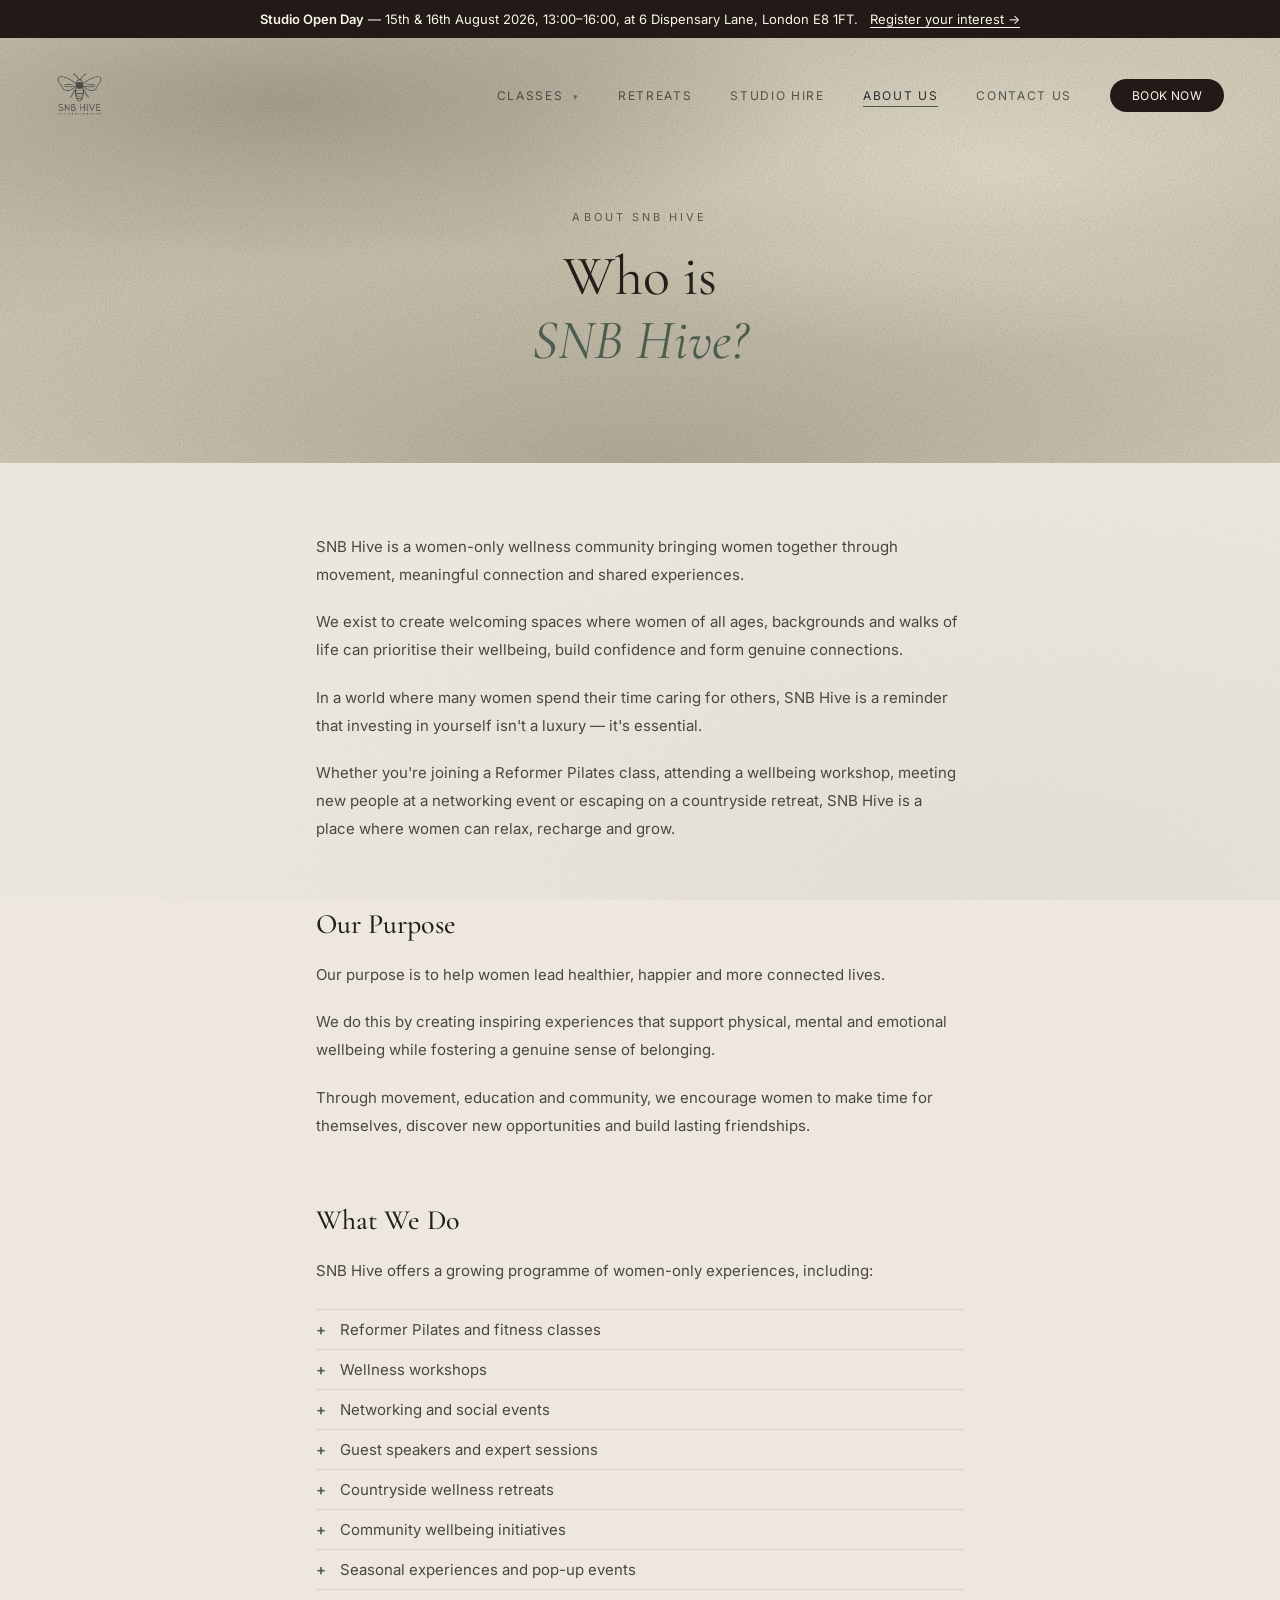
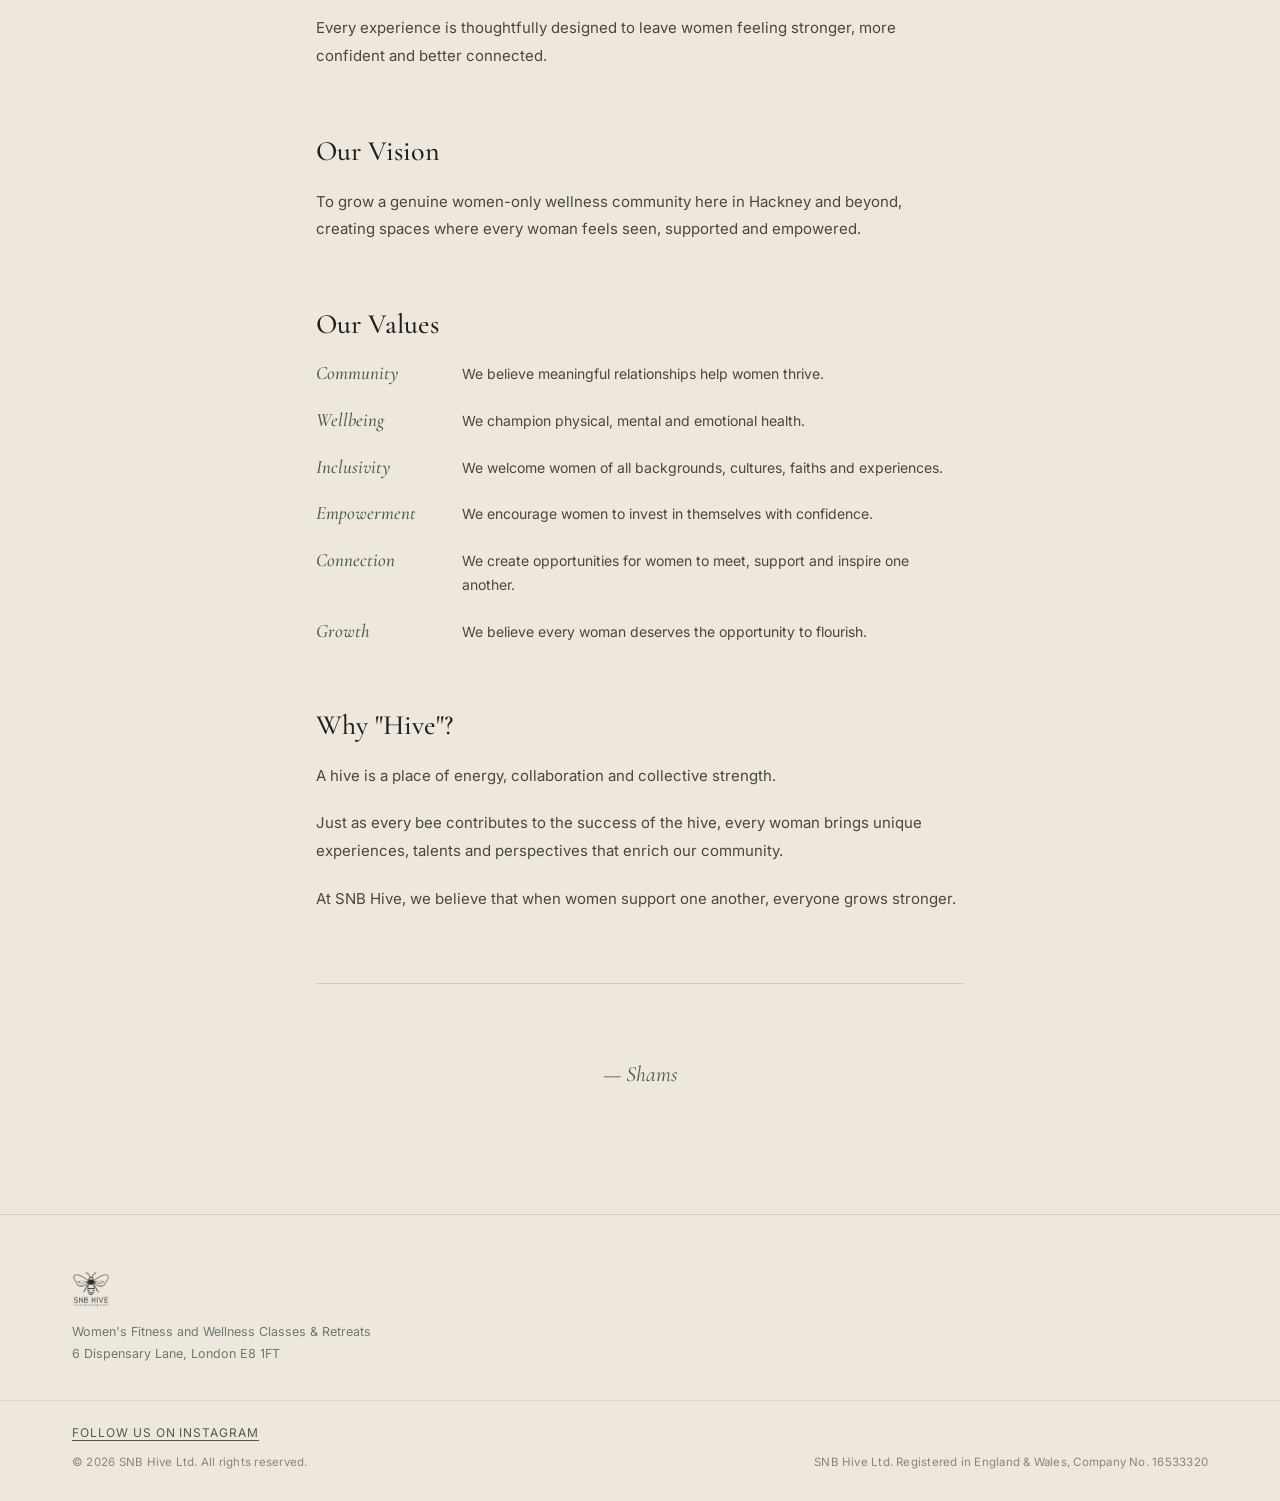
==== page-about.html @ 13646ee4 "button update" ====
<!DOCTYPE html>
<html lang="en">
<head>
<meta charset="UTF-8" />
<meta name="viewport" content="width=device-width, initial-scale=1.0" />
<title>SNB Hive — About Us</title>
<meta property="og:title" content="SNB Hive — About Us" />
<meta property="og:description" content="Who is SNB Hive? A women-only wellness community built on movement, connection, and belonging." />
<meta property="og:image" content="https://snbhive.com/hero-photo-candidate.jpg" />
<meta property="og:type" content="website" />
<meta property="og:url" content="https://snbhive.com/page-about.html" />
<meta name="twitter:card" content="summary_large_image" />
<meta name="description" content="Who is SNB Hive? A women-only wellness community built on movement, connection, and belonging." />
<link rel="preconnect" href="https://fonts.googleapis.com">
<link href="https://fonts.googleapis.com/css2?family=Cormorant+Garamond:ital,wght@0,400;0,500;1,400;1,500&family=Inter:wght@400;500&display=swap" rel="stylesheet">
<style>
  * { margin:0; padding:0; box-sizing:border-box; }

  body {
    font-family:'Inter',sans-serif; color:#2B2E2C;
    background-color:#EDE7DD;
    background-image:
      radial-gradient(ellipse 120% 80% at 30% 0%, rgba(255,252,244,0.4), transparent 60%),
      radial-gradient(ellipse 120% 90% at 80% 100%, rgba(60,64,58,0.05), transparent 60%),
      url("data:image/svg+xml,%3Csvg xmlns='http://www.w3.org/2000/svg' viewBox='0 0 240 240'%3E%3Cfilter id='n'%3E%3CfeTurbulence type='fractalNoise' baseFrequency='0.85' numOctaves='2' stitchTiles='stitch'/%3E%3CfeColorMatrix type='saturate' values='0'/%3E%3C/filter%3E%3Crect width='100%25' height='100%25' filter='url(%23n)' opacity='0.045'/%3E%3C/svg%3E");
    background-attachment:fixed;
  }
  .serif { font-family:'Cormorant Garamond',serif; }

  /* ── Open Day announcement banner ── */
  .openday-banner { position:relative; z-index:5; background:#211A16; color:#FBF6EA;
    padding:11px 24px; text-align:center; font-size:13px; }
  .openday-banner strong { font-weight:600; }
  .openday-banner a { color:#FBF6EA; text-decoration:underline; text-underline-offset:3px; margin-left:8px; }

  .page-header {
    position:relative; overflow:hidden;
    background-color:#CDC6B2;
    background-image:
      radial-gradient(ellipse 70% 60% at 22% 15%, rgba(139,132,116,0.55), transparent 60%),
      radial-gradient(ellipse 60% 70% at 78% 30%, rgba(242,237,221,0.6), transparent 65%),
      radial-gradient(ellipse 90% 70% at 50% 100%, rgba(120,114,98,0.4), transparent 70%),
      radial-gradient(ellipse 100% 60% at 50% 0%, rgba(168,160,141,0.3), transparent 60%),
      linear-gradient(180deg, #D3CCB9 0%, #C7BFAA 45%, #DAD3C1 100%);
  }
  .page-header::before {
    content:''; position:absolute; inset:0; opacity:0.34; mix-blend-mode:multiply;
    background-image:url("data:image/svg+xml,%3Csvg xmlns='http://www.w3.org/2000/svg' viewBox='0 0 300 300'%3E%3Cfilter id='n'%3E%3CfeTurbulence type='fractalNoise' baseFrequency='0.75' numOctaves='3' stitchTiles='stitch'/%3E%3CfeColorMatrix type='saturate' values='0'/%3E%3C/filter%3E%3Crect width='100%25' height='100%25' filter='url(%23n)'/%3E%3C/svg%3E");
  }

  .hero-nav { position:relative; z-index:30; display:flex; align-items:center; justify-content:space-between; padding:34px 56px; }
  .hero-nav .mark { display:flex; align-items:center; text-decoration:none; }
  .hero-nav .mark img { height:44px; width:auto; display:block; }
  .hero-nav ul { display:flex; gap:38px; list-style:none; align-items:center; }
  .hero-nav a { color:#2B2E2C; text-decoration:none; font-size:12px; letter-spacing:0.14em; text-transform:uppercase; opacity:0.75; }
  .hero-nav a.active { opacity:1; border-bottom:1px solid #4B5D4E; padding-bottom:3px; }
  .nav-cta { background:#211A16 !important; color:#FBF6EA !important; padding:9px 22px;
    border-radius:100px; opacity:1 !important; letter-spacing:0.03em !important; }

  .nav-dropdown { position:relative; }
  .nav-dropdown > a { cursor:pointer; }
  .nav-dropdown .caret { font-size:9px; margin-left:5px; opacity:0.7; }
  .dropdown-menu { position:absolute; top:100%; left:50%; transform:translateX(-50%); margin-top:14px;
    background:#fff; border-radius:10px; box-shadow:0 14px 34px rgba(60,50,30,0.16);
    min-width:200px; padding:8px; opacity:0; visibility:hidden; transform:translateX(-50%) translateY(-6px);
    transition:opacity 0.2s ease, transform 0.2s ease, visibility 0.2s; z-index:20; }
  .nav-dropdown:hover .dropdown-menu { opacity:1; visibility:visible; transform:translateX(-50%) translateY(0); }
  .dropdown-menu a { display:block; padding:9px 14px; font-size:12px; letter-spacing:0.08em; text-transform:uppercase;
    color:#2B2E2C; opacity:1; border-radius:6px; }
  .dropdown-menu a:hover { background:#F3EFE4; color:#4B5D4E; }

  .page-title { position:relative; z-index:3; padding:60px 56px 90px; text-align:center; }
  .page-title .eyebrow { font-size:11px; letter-spacing:0.28em; text-transform:uppercase; color:#5A5548; margin-bottom:20px; }
  .page-title h1 { font-family:'Cormorant Garamond',serif; font-weight:400; font-size:56px; line-height:1.15; color:#211F1A; }
  .page-title h1 i { font-style:italic; color:#4B5D4E; }

  .content-wrap { max-width:760px; margin:0 auto; padding:70px 56px 100px; }
  .content-wrap p { font-size:15px; line-height:1.85; color:#4A473C; margin-bottom:20px; }

  .section { margin-top:64px; }
  .section h2 { font-family:'Cormorant Garamond',serif; font-weight:500; font-size:28px; margin-bottom:20px; color:#211F1A; }

  .offer-list { list-style:none; margin:24px 0; }
  .offer-list li { font-size:15px; color:#4A473C; padding:10px 0 10px 24px; position:relative;
    border-bottom:1px solid rgba(43,46,44,0.1); }
  .offer-list li:first-child { border-top:1px solid rgba(43,46,44,0.1); }
  .offer-list li::before { content:'+'; position:absolute; left:0; color:#4B5D4E; font-weight:600; }

  .values-grid { display:grid; grid-template-columns:1fr; gap:22px; margin-top:8px; }
  .value-item { display:flex; gap:16px; align-items:baseline; }
  .value-item .name { font-family:'Cormorant Garamond',serif; font-style:italic; font-weight:500; font-size:19px;
    color:#4B5D4E; flex-shrink:0; min-width:130px; }
  .value-item p { margin:0; font-size:14px; color:#4A473C; line-height:1.7; }

  .signature { margin-top:70px; text-align:center; }
  .signature p { font-family:'Cormorant Garamond',serif; font-style:italic; font-size:22px; color:#4B5D4E; }

  .divider { height:1px; background:rgba(43,46,44,0.16); margin:70px 0 0; }

  .site-footer { border-top:1px solid rgba(43,46,44,0.14); }
  .footer-main { padding:56px 72px 36px; display:flex; justify-content:space-between;
    align-items:flex-start; gap:40px; flex-wrap:wrap; }
  .footer-brand img { height:36px; width:auto; display:block; margin-bottom:14px; }
  .footer-brand p { font-size:12.5px; color:#6E7A6F; line-height:1.7; }
  .footer-social a { font-size:12px; letter-spacing:0.08em; text-transform:uppercase; color:#4B5D4E;
    text-decoration:underline; text-underline-offset:3px; }
  .footer-bottom { padding:20px 72px 32px; border-top:1px solid rgba(43,46,44,0.08); }
  .footer-bottom .footer-social { margin-bottom:14px; text-align:left; }
  .footer-legal { display:flex; justify-content:space-between; flex-wrap:wrap; gap:8px; }
  .footer-legal p { font-size:11.5px; color:#8A8677; letter-spacing:0.02em; }

  @media (max-width: 700px) {
    .footer-main, .footer-bottom { padding-left:24px; padding-right:24px; }
  }

  @media (max-width: 700px) {
    .page-title h1 { font-size:38px; }
    .value-item { flex-direction:column; gap:4px; }
    .value-item .name { min-width:0; }
  }
  /* ── Mobile nav ── */
  .mobile-toggle { display:none; background:none; border:none; cursor:pointer; padding:6px; z-index:30; position:relative; }
  .mobile-toggle span { display:block; width:22px; height:2px; background:#2B2E2C; margin:5px 0;
    transition:transform 0.25s ease, opacity 0.25s ease; }
  .mobile-toggle.open span:nth-child(1) { transform:translateY(7px) rotate(45deg); }
  .mobile-toggle.open span:nth-child(2) { opacity:0; }
  .mobile-toggle.open span:nth-child(3) { transform:translateY(-7px) rotate(-45deg); }

  .nav-overlay { position:fixed; inset:0; background:rgba(20,18,14,0.4); z-index:15;
    opacity:0; visibility:hidden; transition:opacity 0.25s ease, visibility 0.25s ease; }
  .nav-overlay.show { opacity:1; visibility:visible; }

  @media (max-width: 880px) {
    .mobile-toggle { display:block; }
    .hero-nav ul {
      position:fixed; top:0; right:0; height:100vh; width:80%; max-width:320px;
      background:#FBF6EA; flex-direction:column; align-items:flex-start; justify-content:flex-start;
      padding:100px 32px 40px; gap:6px; box-shadow:-10px 0 34px rgba(0,0,0,0.16);
      transform:translateX(100%); transition:transform 0.3s ease; z-index:20; overflow-y:auto;
    }
    .hero-nav ul.open { transform:translateX(0); }
    .hero-nav ul li { width:100%; }
    .hero-nav ul a { display:block; padding:12px 0; font-size:13px; opacity:0.85; }
    .hero-nav .nav-cta { display:inline-flex !important; align-items:center; justify-content:center;
      padding:13px 28px !important; margin-top:14px; font-size:13px !important; width:auto; }
    .nav-dropdown .dropdown-menu {
      position:static !important; left:auto !important; top:auto !important; transform:none !important;
      box-shadow:none !important; background:transparent !important; border-radius:0 !important;
      width:100% !important; min-width:0 !important; margin:0 !important; padding:0 !important;
      opacity:1 !important; visibility:visible !important;
      max-height:0; overflow:hidden; transition:max-height 0.25s ease;
    }
    .nav-dropdown.mobile-open .dropdown-menu {
      max-height:300px !important; padding:4px 0 6px 14px !important; margin-top:2px !important;
    }
    .nav-dropdown .caret { transition:transform 0.2s ease; }
    .nav-dropdown.mobile-open .caret { transform:rotate(180deg); }
  }
</style>
</head>
<body>

<div class="openday-banner">
  <strong>Studio Open Day</strong> — 15th &amp; 16th August 2026, 13:00–16:00, at 6 Dispensary Lane, London E8 1FT.
  <a href="page-open-day-register.html">Register your interest &rarr;</a>
</div>

<header class="page-header">
  <nav class="hero-nav">
    <a class="mark" href="index.html"><img src="logo-nav.png" alt="SNB Hive"/></a>
    <ul>
      <li class="nav-dropdown">
        <a>Classes <span class="caret">&#9662;</span></a>
        <div class="dropdown-menu">
          <a href="page-class-boxing.html">Boxing</a>
          <a href="page-class-pilates.html">Reformer Pilates</a>
          <a href="page-class-somatic.html">Somatic</a>
          <a href="page-class-strength.html">Strength &amp; Conditioning</a>
          <a href="page-class-zumba.html">Zumba</a>
        </div>
      </li>
      <li><a href="page-retreats.html">Retreats</a></li>
      <li><a href="page-studio-hire.html">Studio hire</a></li>
      <li><a href="page-about.html" class="active">About us</a></li>
      <li><a href="page-contact.html">Contact us</a></li>
      <li><a href="https://app.snbhive.com" class="nav-cta">Book Now</a></li>
    </ul>
    <div class="nav-overlay" id="navOverlay"></div>
    <button class="mobile-toggle" id="mobileToggle" aria-label="Menu"><span></span><span></span><span></span></button>
  </nav>


  <div class="page-title">
    <div class="eyebrow">About SNB Hive</div>
    <h1>Who is<br/><i>SNB Hive?</i></h1>
  </div>
</header>

<div class="content-wrap">
  <p>SNB Hive is a women-only wellness community bringing women together through movement, meaningful
  connection and shared experiences.</p>
  <p>We exist to create welcoming spaces where women of all ages, backgrounds and walks of life can
  prioritise their wellbeing, build confidence and form genuine connections.</p>
  <p>In a world where many women spend their time caring for others, SNB Hive is a reminder that
  investing in yourself isn't a luxury — it's essential.</p>
  <p>Whether you're joining a Reformer Pilates class, attending a wellbeing workshop, meeting new
  people at a networking event or escaping on a countryside retreat, SNB Hive is a place where women
  can relax, recharge and grow.</p>

  <div class="section">
    <h2>Our Purpose</h2>
    <p>Our purpose is to help women lead healthier, happier and more connected lives.</p>
    <p>We do this by creating inspiring experiences that support physical, mental and emotional
    wellbeing while fostering a genuine sense of belonging.</p>
    <p>Through movement, education and community, we encourage women to make time for themselves,
    discover new opportunities and build lasting friendships.</p>
  </div>

  <div class="section">
    <h2>What We Do</h2>
    <p>SNB Hive offers a growing programme of women-only experiences, including:</p>
    <ul class="offer-list">
      <li>Reformer Pilates and fitness classes</li>
      <li>Wellness workshops</li>
      <li>Networking and social events</li>
      <li>Guest speakers and expert sessions</li>
      <li>Countryside wellness retreats</li>
      <li>Community wellbeing initiatives</li>
      <li>Seasonal experiences and pop-up events</li>
    </ul>
    <p>Every experience is thoughtfully designed to leave women feeling stronger, more confident and
    better connected.</p>
  </div>

  <div class="section">
    <h2>Our Vision</h2>
    <p>To grow a genuine women-only wellness community here in Hackney and beyond, creating spaces
    where every woman feels seen, supported and empowered.</p>
  </div>

  <div class="section">
    <h2>Our Values</h2>
    <div class="values-grid">
      <div class="value-item"><span class="name">Community</span><p>We believe meaningful relationships help women thrive.</p></div>
      <div class="value-item"><span class="name">Wellbeing</span><p>We champion physical, mental and emotional health.</p></div>
      <div class="value-item"><span class="name">Inclusivity</span><p>We welcome women of all backgrounds, cultures, faiths and experiences.</p></div>
      <div class="value-item"><span class="name">Empowerment</span><p>We encourage women to invest in themselves with confidence.</p></div>
      <div class="value-item"><span class="name">Connection</span><p>We create opportunities for women to meet, support and inspire one another.</p></div>
      <div class="value-item"><span class="name">Growth</span><p>We believe every woman deserves the opportunity to flourish.</p></div>
    </div>
  </div>

  <div class="section">
    <h2>Why "Hive"?</h2>
    <p>A hive is a place of energy, collaboration and collective strength.</p>
    <p>Just as every bee contributes to the success of the hive, every woman brings unique experiences,
    talents and perspectives that enrich our community.</p>
    <p>At SNB Hive, we believe that when women support one another, everyone grows stronger.</p>
  </div>

  <div class="divider"></div>

  <div class="signature">
    <p>— Shams</p>
  </div>
</div>

<footer class="site-footer">
  <div class="footer-main">
    <div class="footer-brand">
      <img src="logo-nav.png" alt="SNB Hive"/>
      <p>Women's Fitness and Wellness Classes &amp; Retreats<br/>6 Dispensary Lane, London E8 1FT</p>
    </div>
  </div>
  <div class="footer-bottom">
    <div class="footer-social">
      <a href="https://www.instagram.com/snbhive?igsh=ODBrM2l6dDdyZnp0&utm_source=qr" target="_blank" rel="noopener">Follow us on Instagram</a>
    </div>
    <div class="footer-legal">
      <p>&copy; 2026 SNB Hive Ltd. All rights reserved.</p>
      <p>SNB Hive Ltd. Registered in England &amp; Wales, Company No. 16533320</p>
    </div>
  </div>
</footer>

<script>
  (function() {
    var toggle = document.getElementById('mobileToggle');
    var menu = document.querySelector('.hero-nav ul');
    var overlay = document.getElementById('navOverlay');
    if (!toggle || !menu) return;

    function closeMenu() {
      toggle.classList.remove('open');
      menu.classList.remove('open');
      if (overlay) overlay.classList.remove('show');
    }
    function openMenu() {
      toggle.classList.add('open');
      menu.classList.add('open');
      if (overlay) overlay.classList.add('show');
    }
    toggle.addEventListener('click', function() {
      menu.classList.contains('open') ? closeMenu() : openMenu();
    });
    if (overlay) overlay.addEventListener('click', closeMenu);

    var dropdownLink = document.querySelector('.nav-dropdown > a');
    var dropdownParent = document.querySelector('.nav-dropdown');
    if (dropdownLink && dropdownParent) {
      dropdownLink.addEventListener('click', function(e) {
        if (window.innerWidth <= 880) {
          e.preventDefault();
          dropdownParent.classList.toggle('mobile-open');
        }
      });
    }
  })();
</script>
</body>
</html>
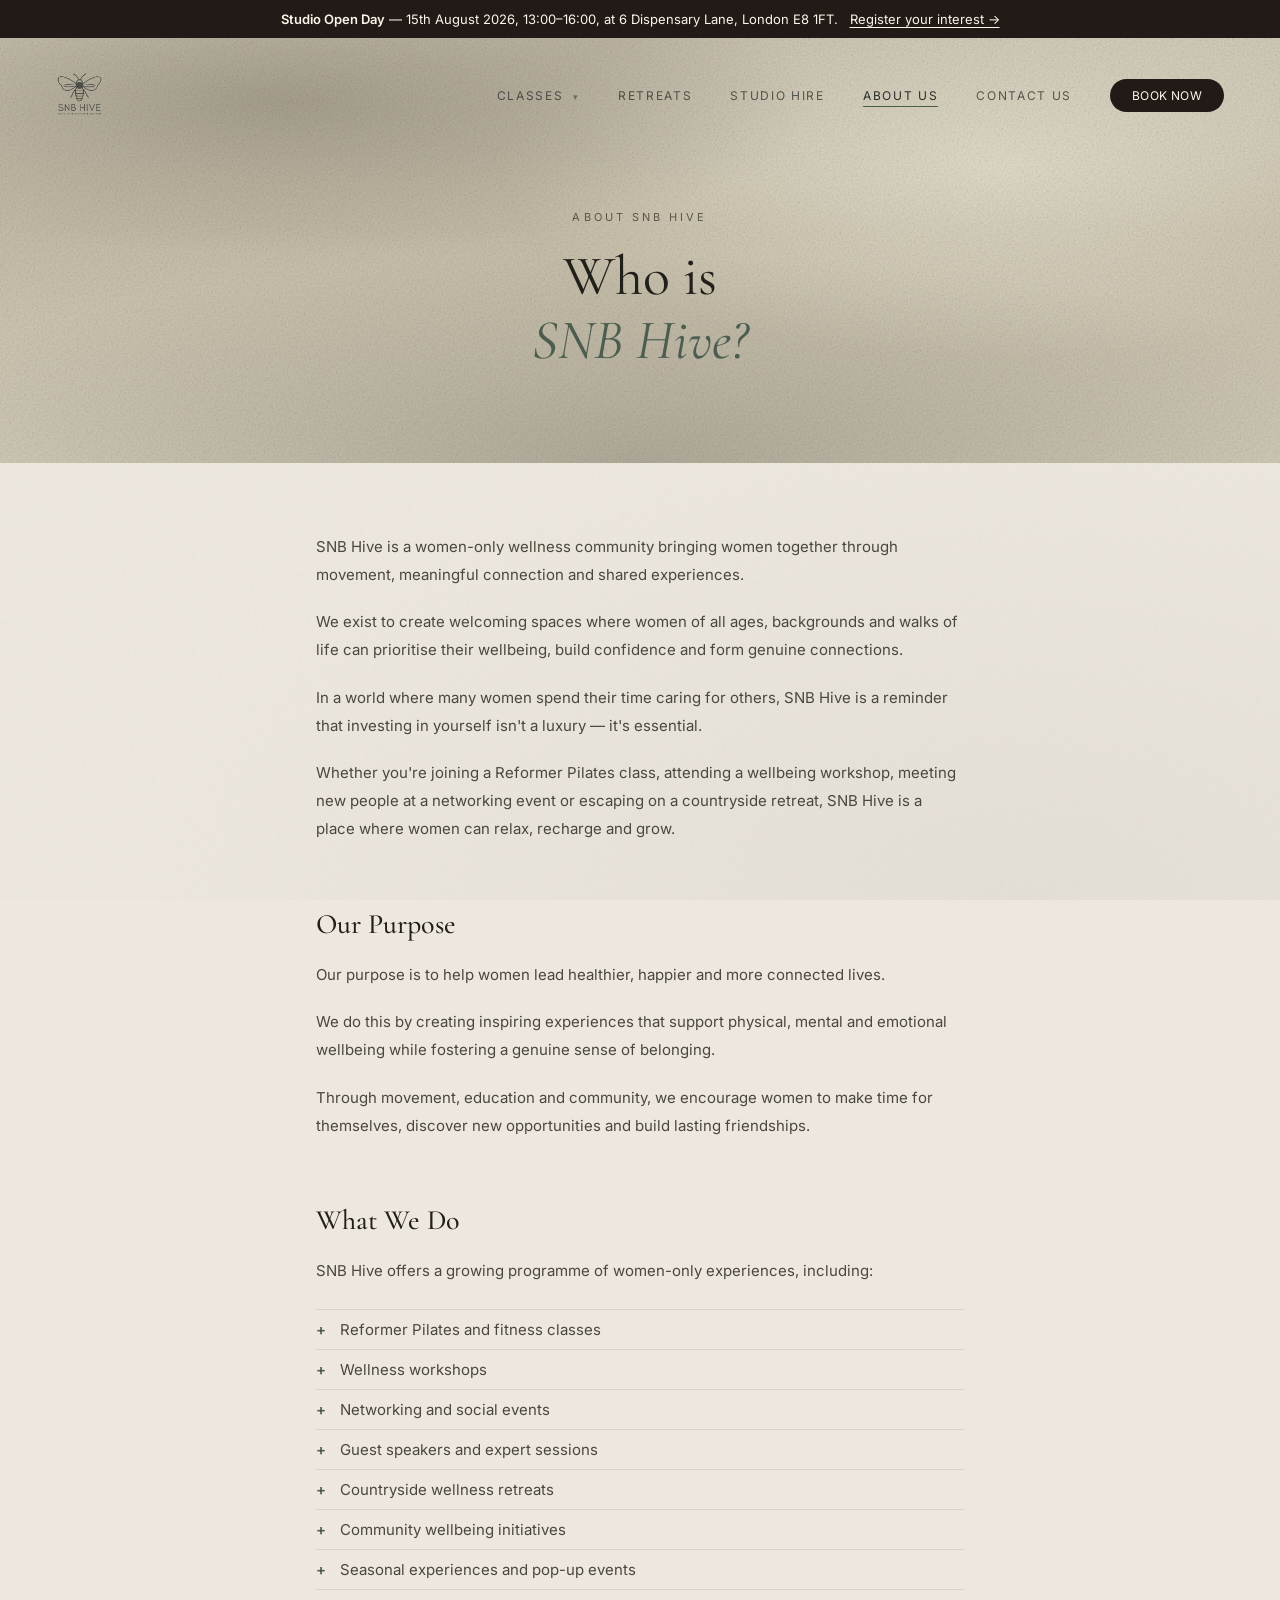
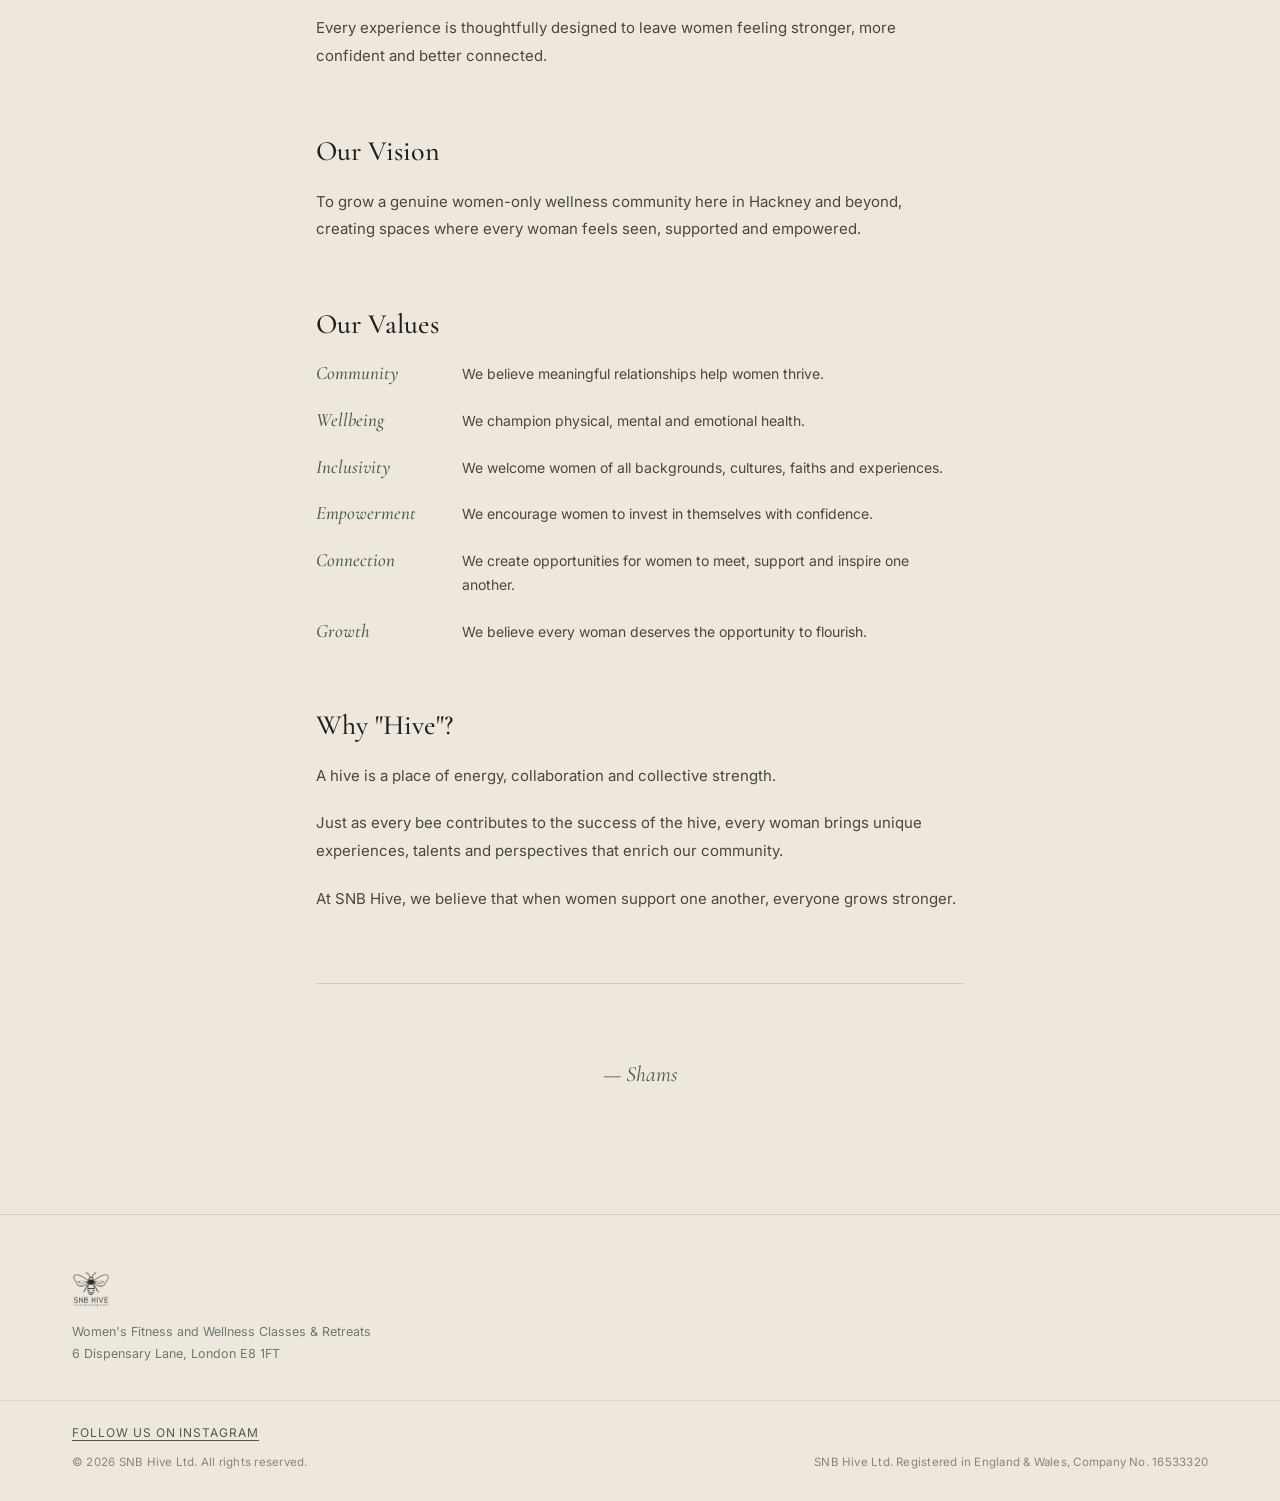
==== commit cb6b349d: "Final Update" ====
--- a/page-about.html
+++ b/page-about.html
@@ -161,7 +161,7 @@
 <body>
 
 <div class="openday-banner">
-  <strong>Studio Open Day</strong> — 15th &amp; 16th August 2026, 13:00–16:00, at 6 Dispensary Lane, London E8 1FT.
+  <strong>Studio Open Day</strong> — 15th August 2026, 13:00–16:00, at 6 Dispensary Lane, London E8 1FT.
   <a href="page-open-day-register.html">Register your interest &rarr;</a>
 </div>
 
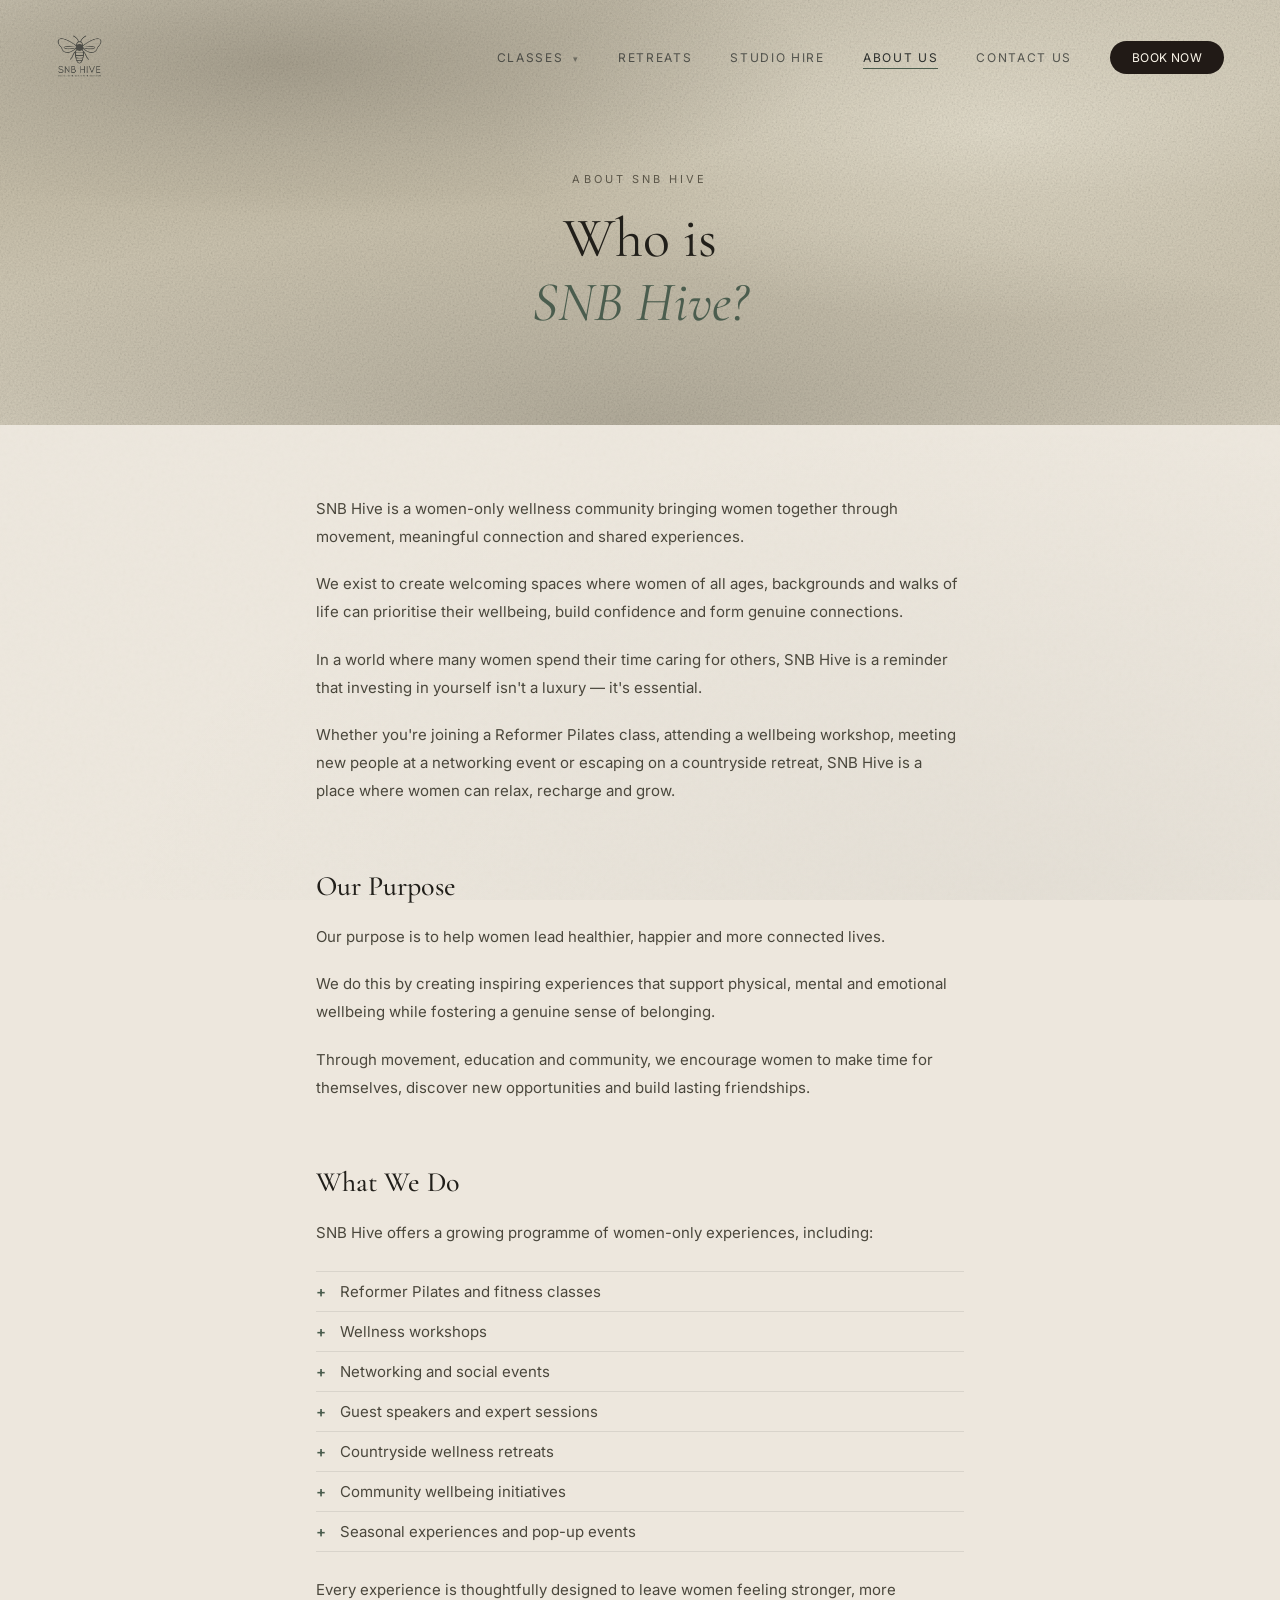
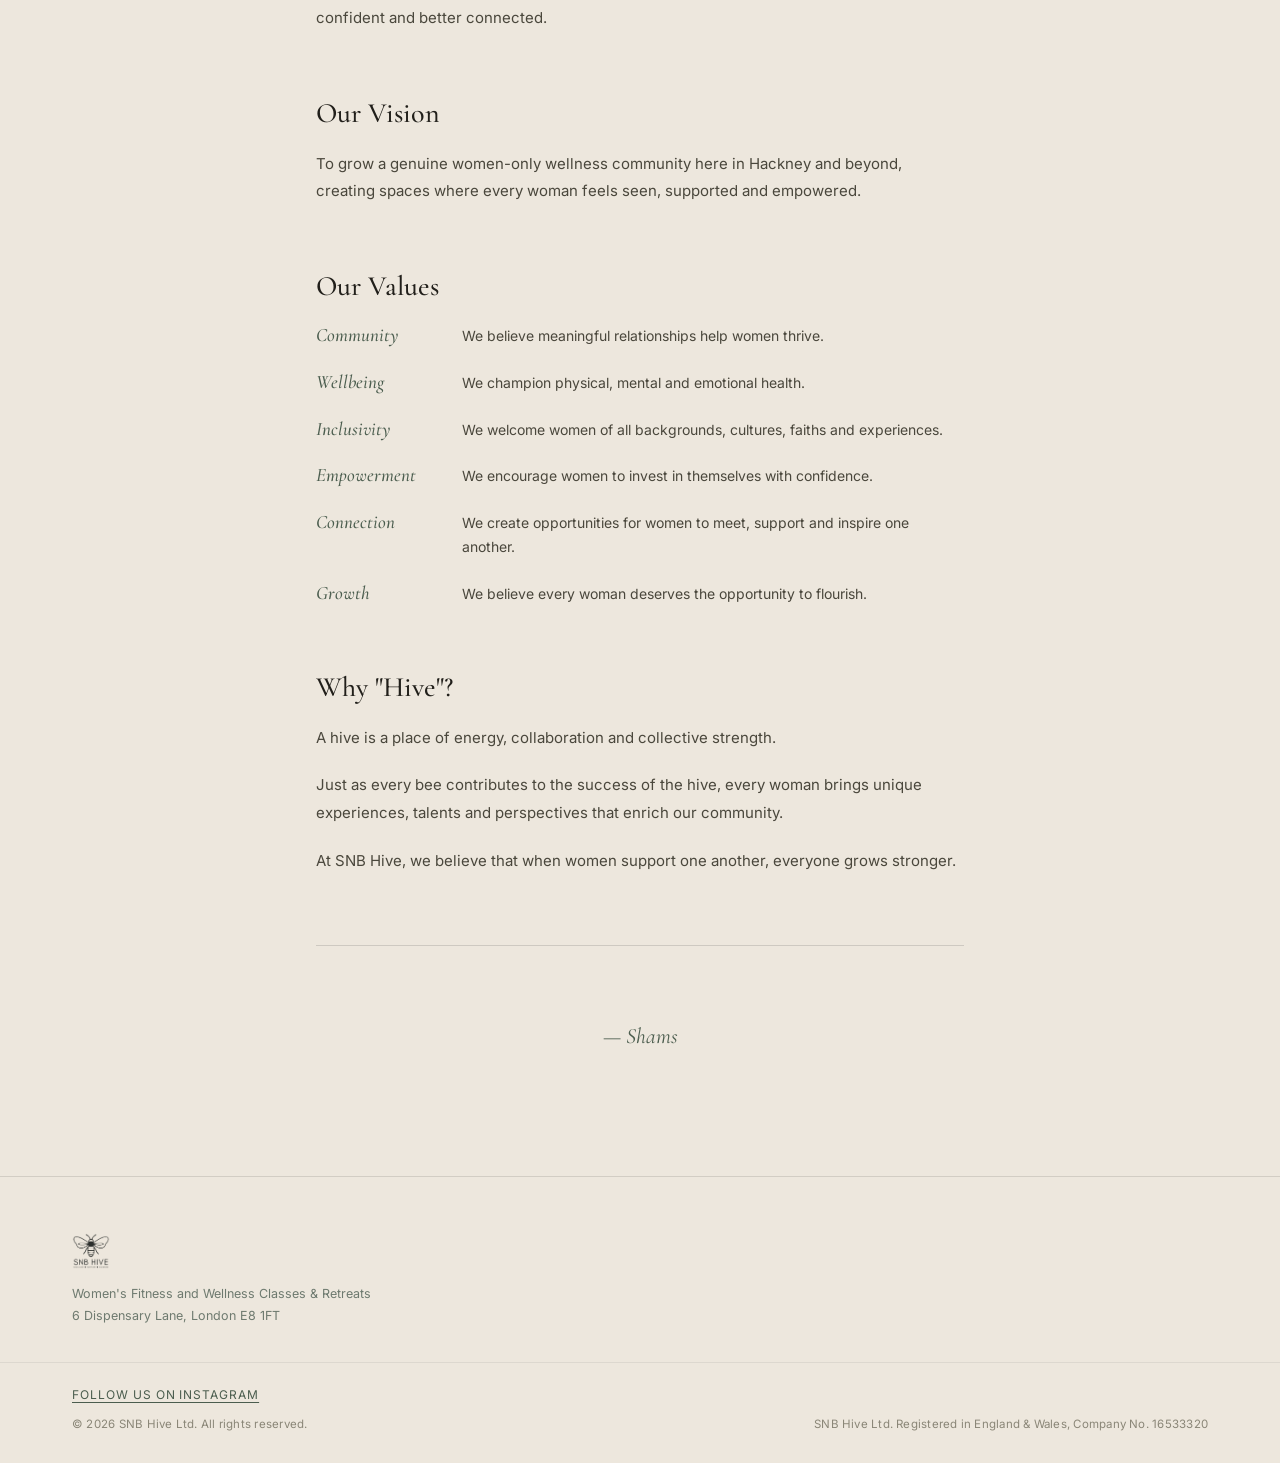
==== commit 5b57e2d2: "Open Day removal" ====
--- a/page-about.html
+++ b/page-about.html
@@ -27,12 +27,6 @@
   }
   .serif { font-family:'Cormorant Garamond',serif; }
 
-  /* ── Open Day announcement banner ── */
-  .openday-banner { position:relative; z-index:5; background:#211A16; color:#FBF6EA;
-    padding:11px 24px; text-align:center; font-size:13px; }
-  .openday-banner strong { font-weight:600; }
-  .openday-banner a { color:#FBF6EA; text-decoration:underline; text-underline-offset:3px; margin-left:8px; }
-
   .page-header {
     position:relative; overflow:hidden;
     background-color:#CDC6B2;
@@ -159,11 +153,6 @@
 </style>
 </head>
 <body>
-
-<div class="openday-banner">
-  <strong>Studio Open Day</strong> — 15th August 2026, 13:00–16:00, at 6 Dispensary Lane, London E8 1FT.
-  <a href="page-open-day-register.html">Register your interest &rarr;</a>
-</div>
 
 <header class="page-header">
   <nav class="hero-nav">
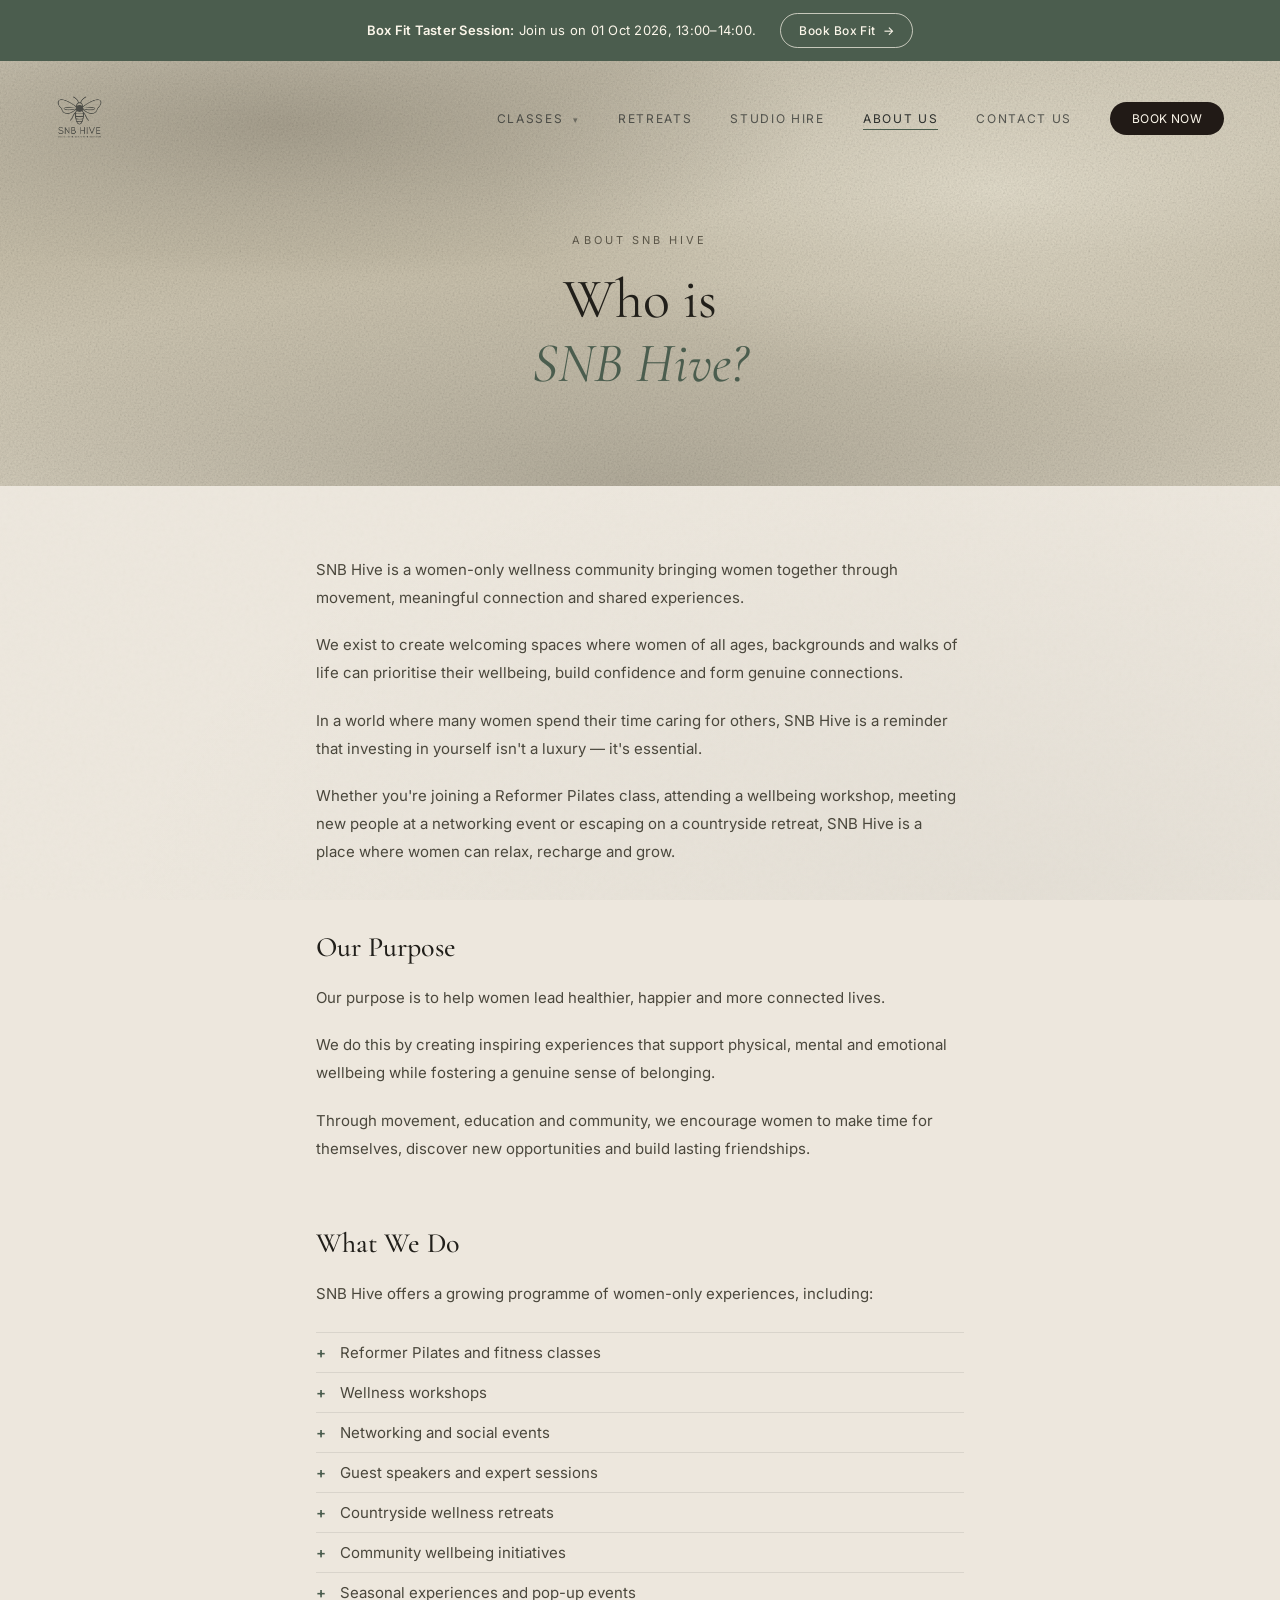
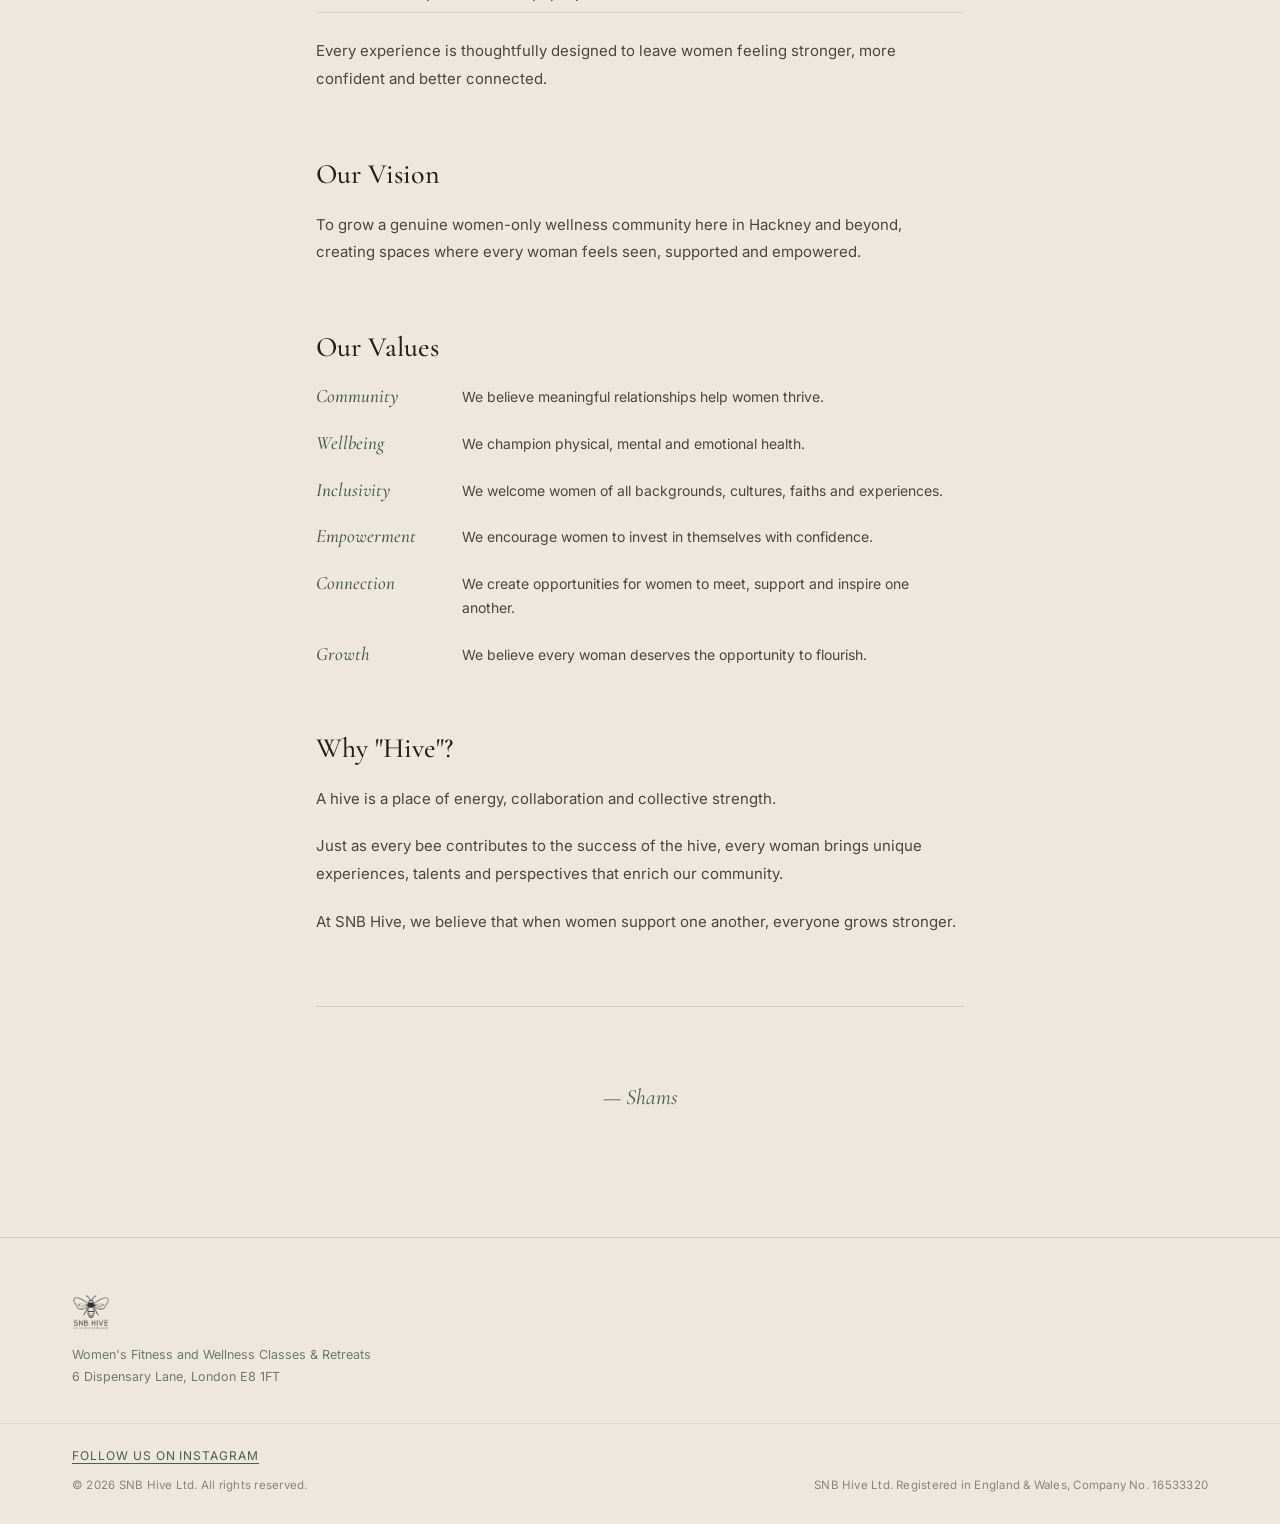
==== commit f26d0196: "Add Box Fit session time to sitewide banner" ====
--- a/page-about.html
+++ b/page-about.html
@@ -150,9 +150,35 @@
     .nav-dropdown .caret { transition:transform 0.2s ease; }
     .nav-dropdown.mobile-open .caret { transform:rotate(180deg); }
   }
+
+
+  /* ── Site-wide Box Fit taster session announcement ── */
+  .taster-banner {
+    position:relative; z-index:40; display:flex; align-items:center; justify-content:center;
+    gap:24px; padding:13px 24px; background:#4B5D4E; color:#FBF6EA; text-align:center;
+  }
+  .taster-banner p { margin:0; font-size:13px; line-height:1.5; letter-spacing:0.02em; }
+  .taster-banner strong { font-weight:600; }
+  .taster-banner a {
+    flex-shrink:0; display:inline-flex; align-items:center; gap:7px; padding:9px 18px;
+    border:1px solid rgba(251,246,234,0.7); border-radius:100px; color:#FBF6EA;
+    font-size:12px; font-weight:500; letter-spacing:0.04em; text-decoration:none;
+    transition:background 0.2s ease, color 0.2s ease;
+  }
+  .taster-banner a:hover, .taster-banner a:focus-visible { background:#FBF6EA; color:#344339; }
+  @media (max-width: 600px) {
+    .taster-banner { flex-direction:column; gap:9px; padding:12px 18px; }
+    .taster-banner a { padding:7px 16px; }
+  }
 </style>
 </head>
 <body>
+
+<aside class="taster-banner" aria-label="Box Fit taster session">
+  <p><strong>Box Fit Taster Session:</strong> Join us on 01 Oct 2026, 13:00&ndash;14:00.</p>
+  <a href="https://app.snbhive.com">Book Box Fit <span aria-hidden="true">&rarr;</span></a>
+</aside>
+
 
 <header class="page-header">
   <nav class="hero-nav">
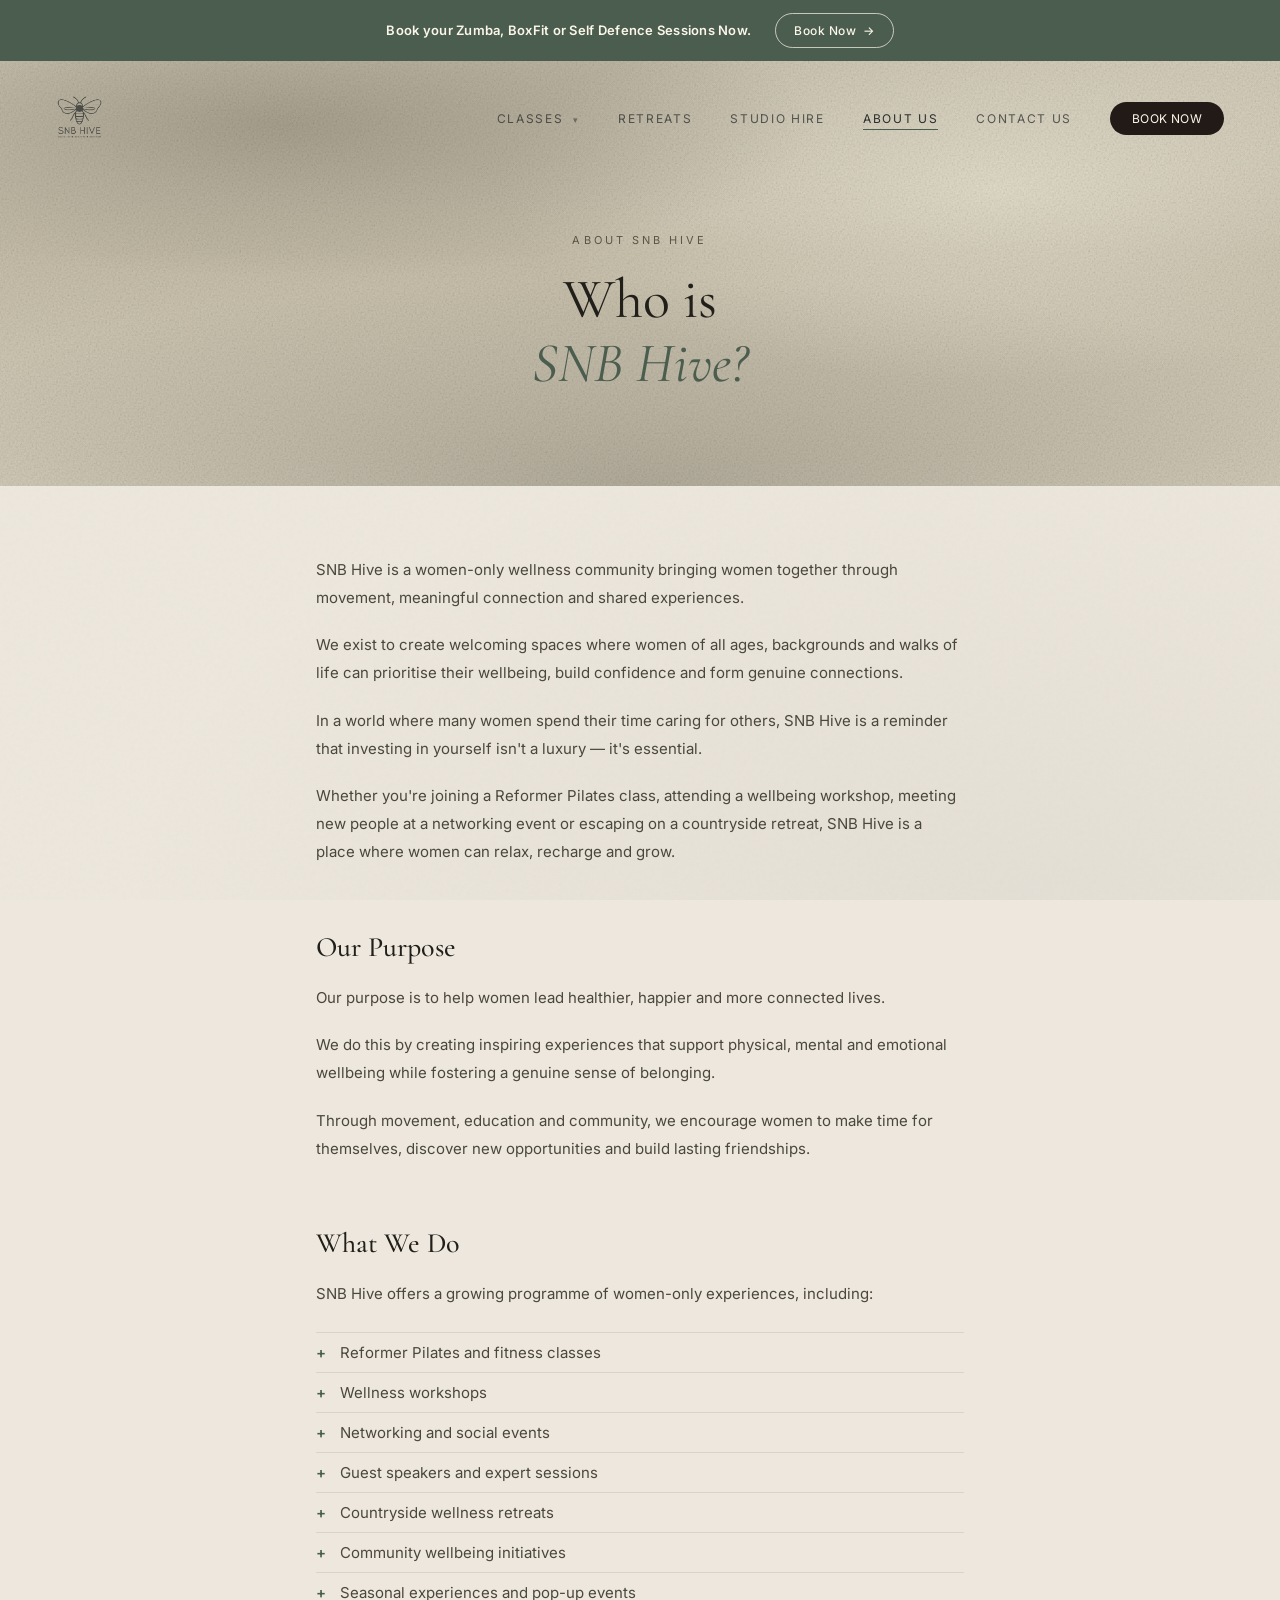
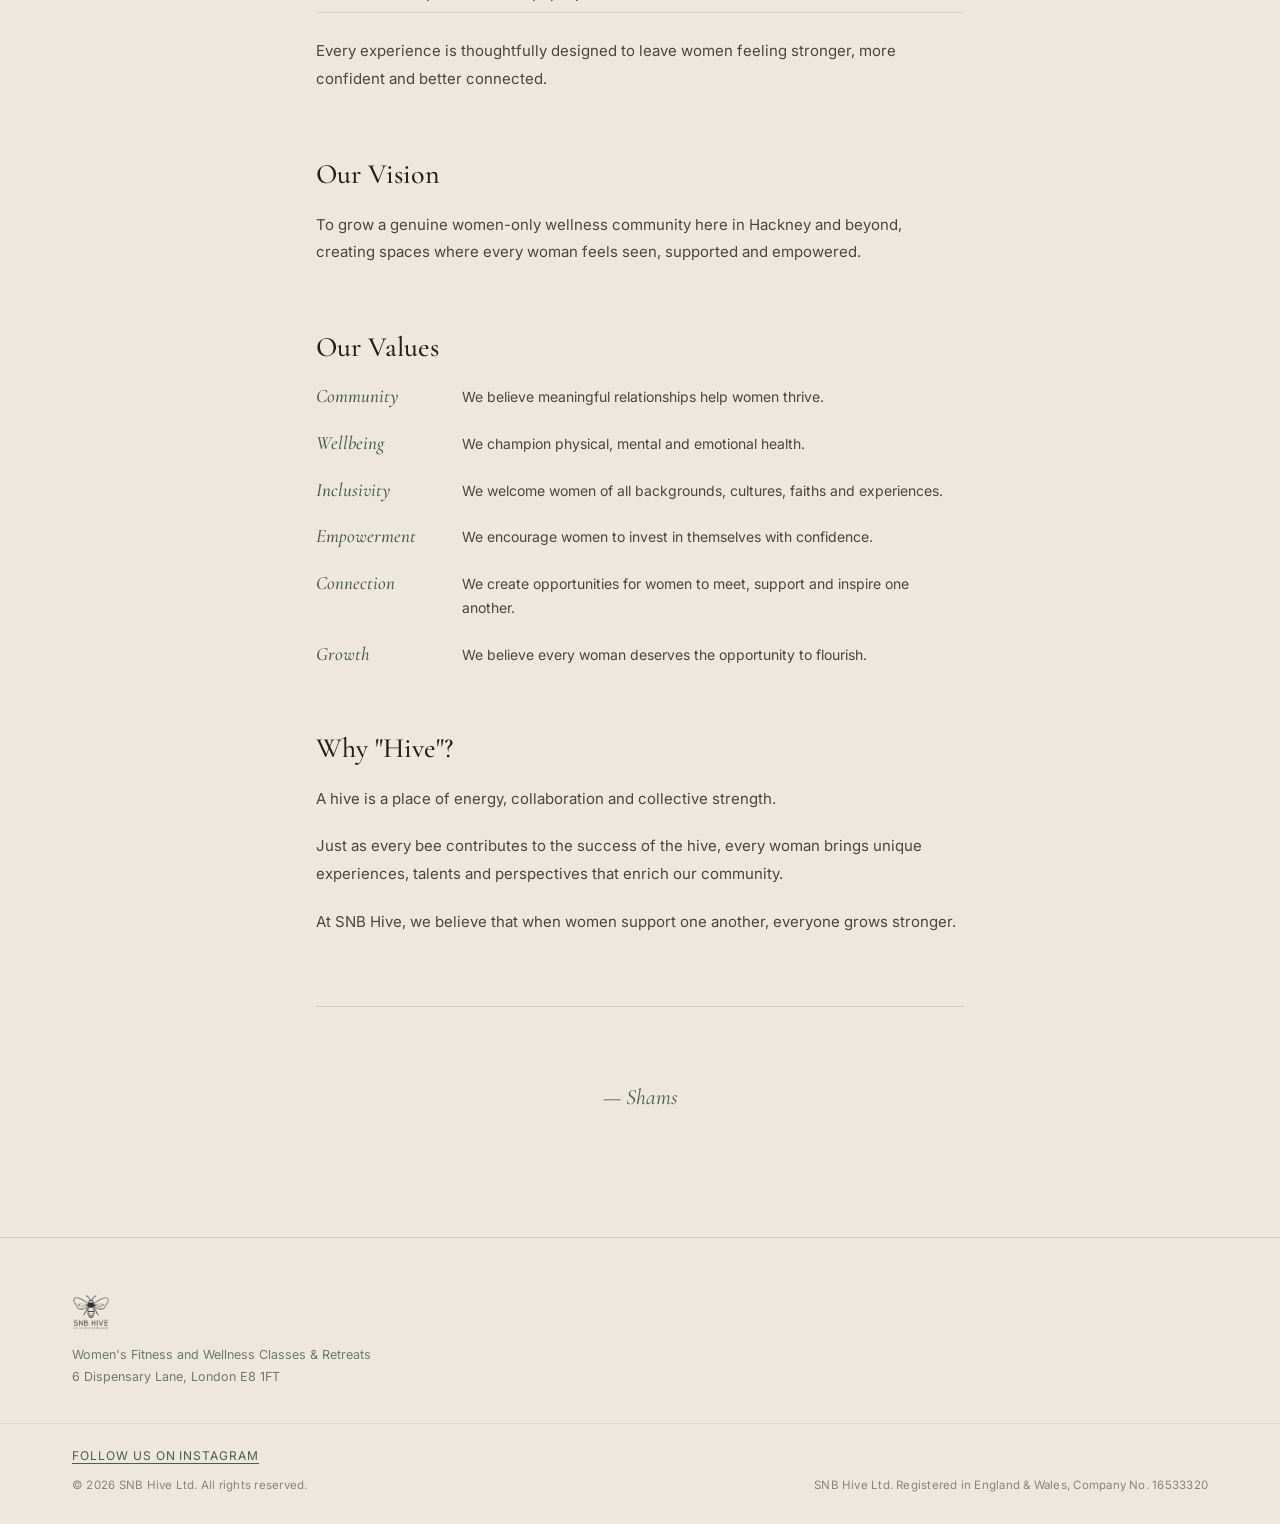
==== commit 55381ffa: "Update site-wide session booking announcement" ====
--- a/page-about.html
+++ b/page-about.html
@@ -152,7 +152,7 @@
   }
 
 
-  /* ── Site-wide Box Fit taster session announcement ── */
+  /* ── Site-wide session booking announcement ── */
   .taster-banner {
     position:relative; z-index:40; display:flex; align-items:center; justify-content:center;
     gap:24px; padding:13px 24px; background:#4B5D4E; color:#FBF6EA; text-align:center;
@@ -174,9 +174,9 @@
 </head>
 <body>
 
-<aside class="taster-banner" aria-label="Box Fit taster session">
-  <p><strong>Box Fit Taster Session:</strong> Join us on 01 Oct 2026, 13:00&ndash;14:00.</p>
-  <a href="https://app.snbhive.com">Book Box Fit <span aria-hidden="true">&rarr;</span></a>
+<aside class="taster-banner" aria-label="Book SNB Hive sessions">
+  <p><strong>Book your Zumba, BoxFit or Self Defence Sessions Now.</strong></p>
+  <a href="https://app.snbhive.com">Book Now <span aria-hidden="true">&rarr;</span></a>
 </aside>
 
 
@@ -190,6 +190,7 @@
           <a href="page-class-boxing.html">Boxing</a>
           <a href="page-class-pilates.html">Reformer Pilates</a>
           <a href="page-class-somatic.html">Somatic</a>
+          <a href="page-class-self-defence.html">Self Defence</a>
           <a href="page-class-strength.html">Strength &amp; Conditioning</a>
           <a href="page-class-zumba.html">Zumba</a>
         </div>
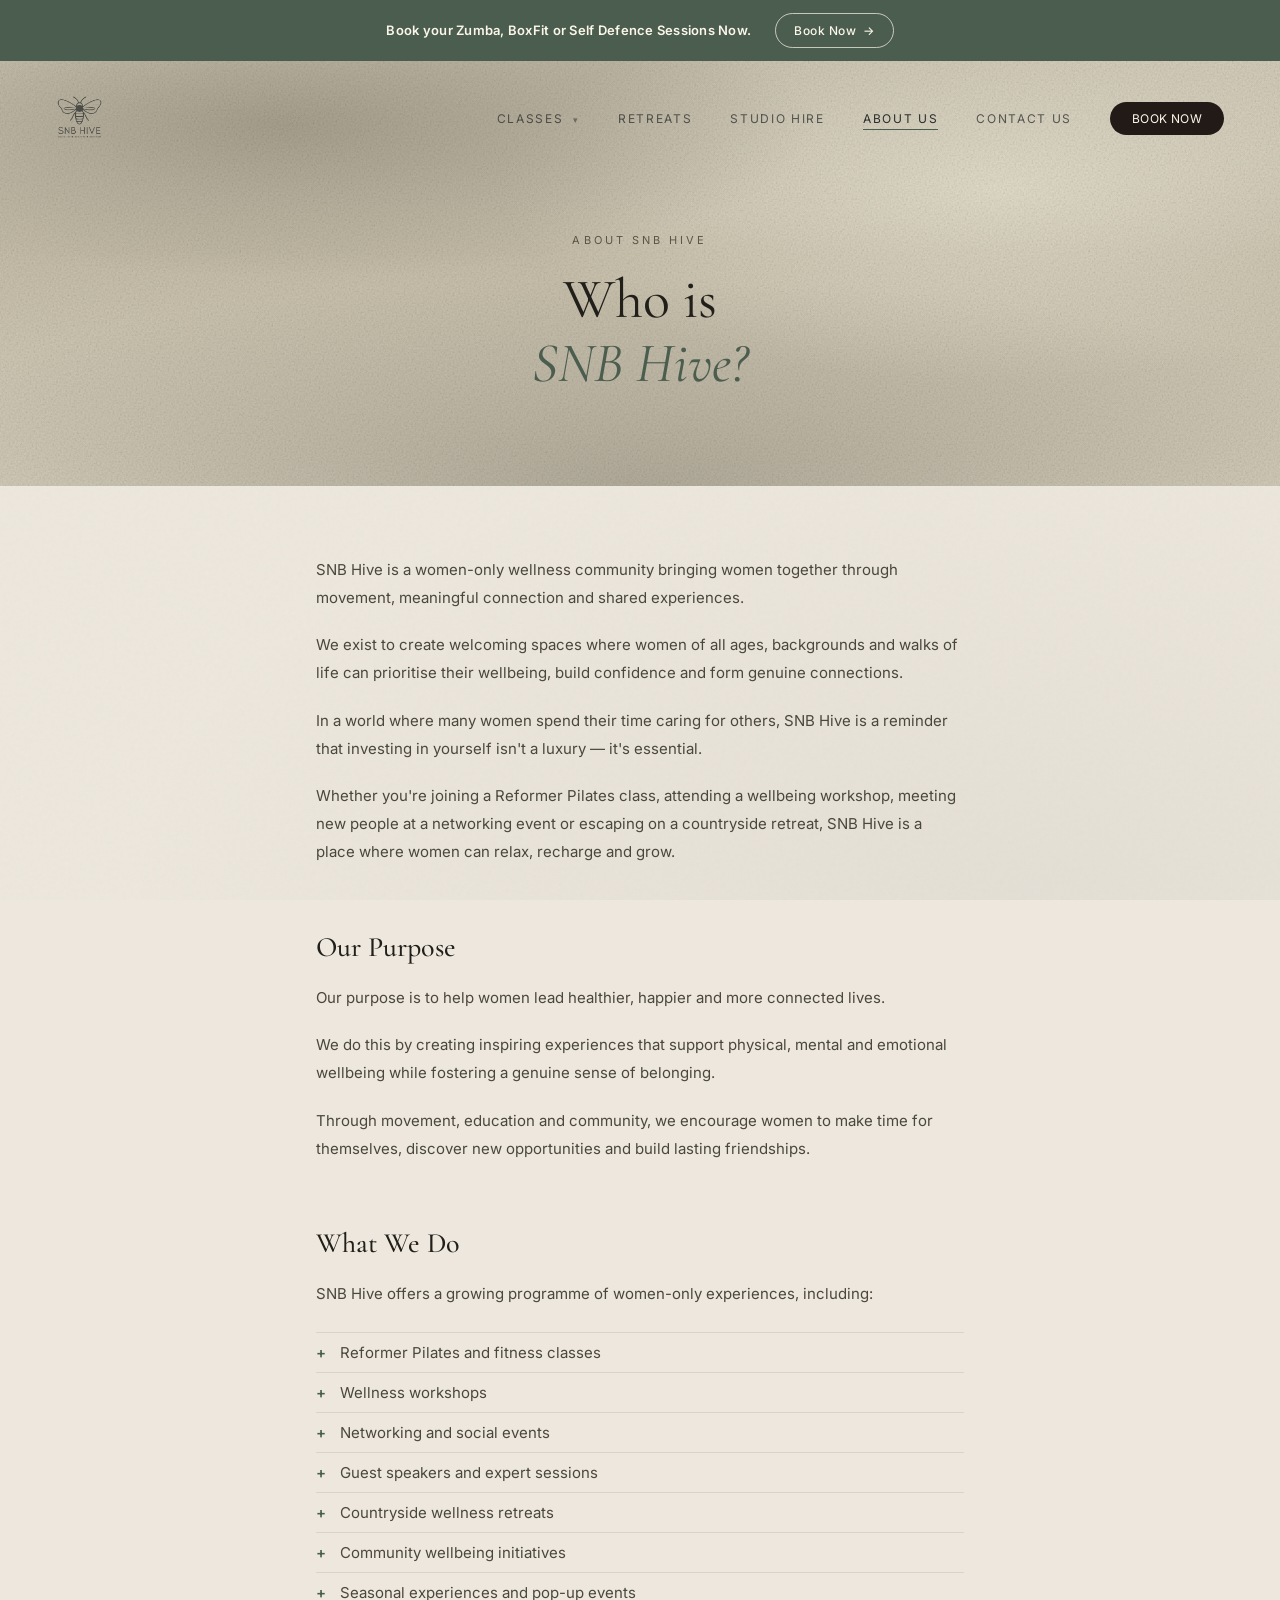
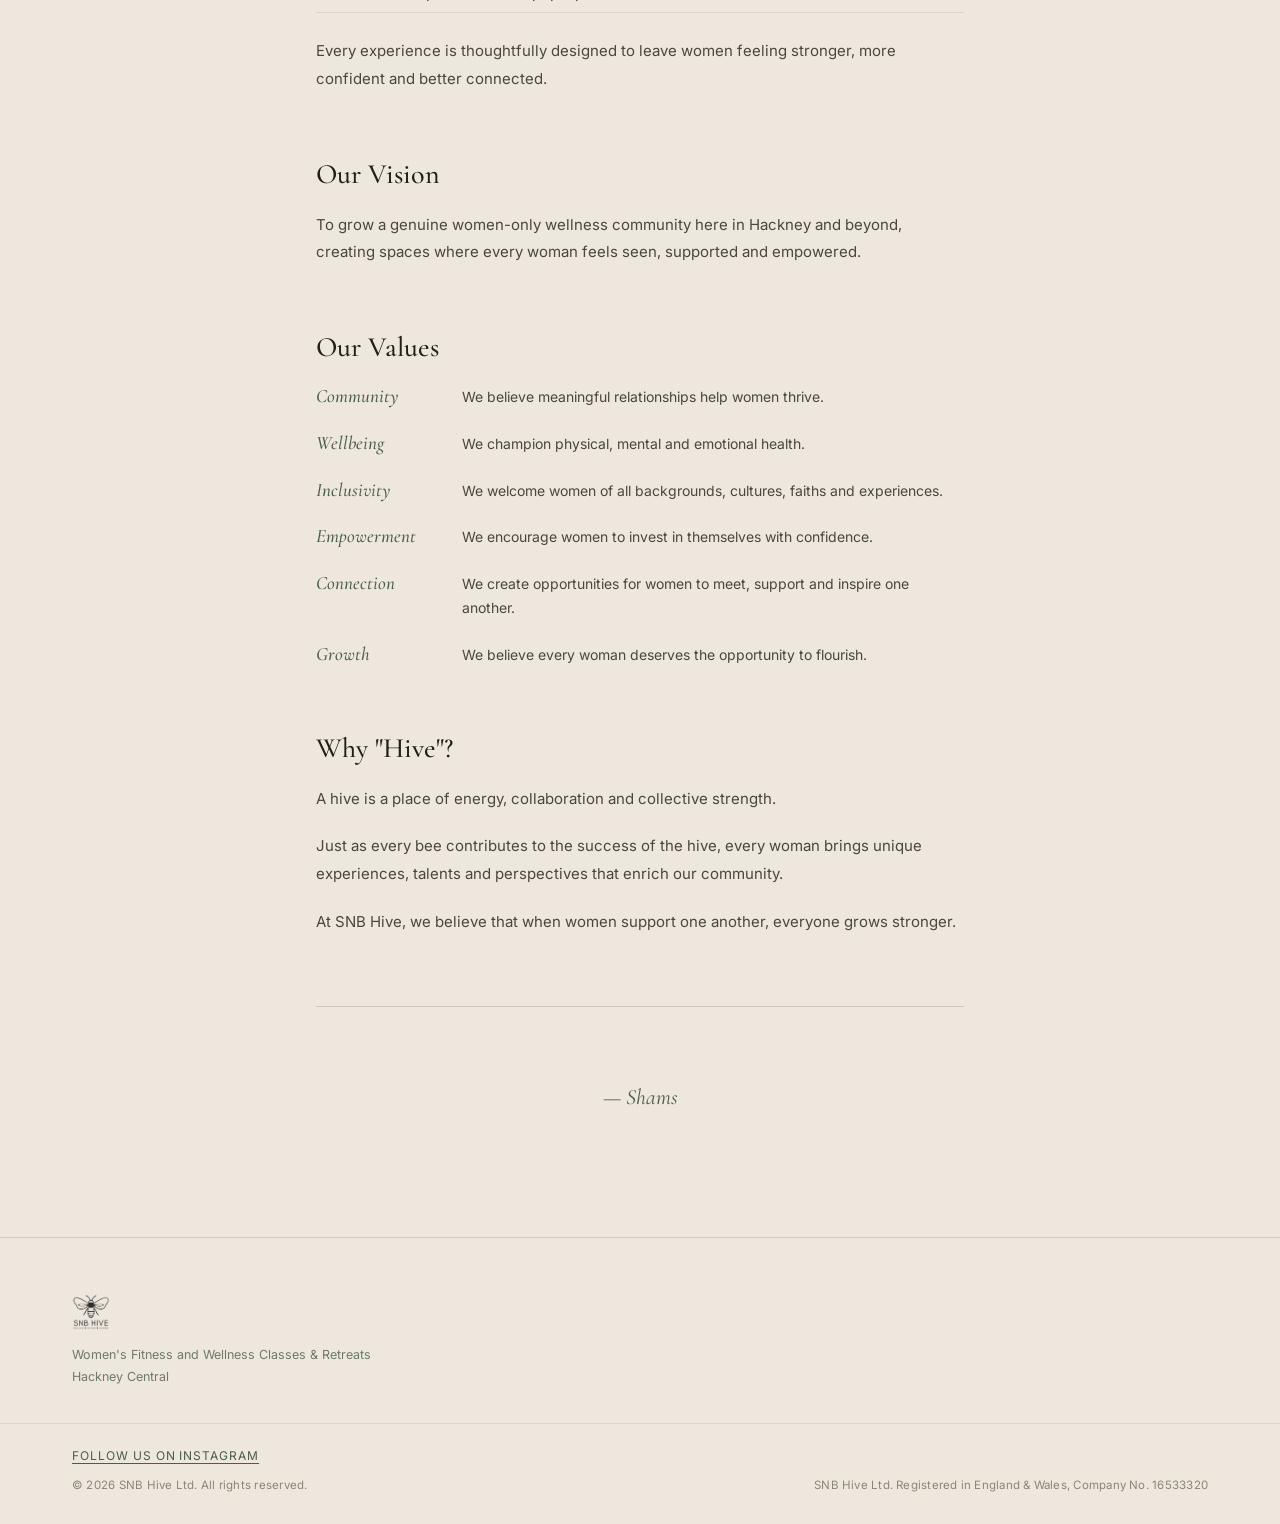
==== commit 3e3e114d: "Replace site footer address with Hackney Central" ====
--- a/page-about.html
+++ b/page-about.html
@@ -187,7 +187,7 @@
       <li class="nav-dropdown">
         <a>Classes <span class="caret">&#9662;</span></a>
         <div class="dropdown-menu">
-          <a href="page-class-boxing.html">Boxing</a>
+          <a href="page-class-boxing.html">BoxFit</a>
           <a href="page-class-pilates.html">Reformer Pilates</a>
           <a href="page-class-somatic.html">Somatic</a>
           <a href="page-class-self-defence.html">Self Defence</a>
@@ -285,7 +285,7 @@
   <div class="footer-main">
     <div class="footer-brand">
       <img src="logo-nav.png" alt="SNB Hive"/>
-      <p>Women's Fitness and Wellness Classes &amp; Retreats<br/>6 Dispensary Lane, London E8 1FT</p>
+      <p>Women's Fitness and Wellness Classes &amp; Retreats<br/>Hackney Central</p>
     </div>
   </div>
   <div class="footer-bottom">
